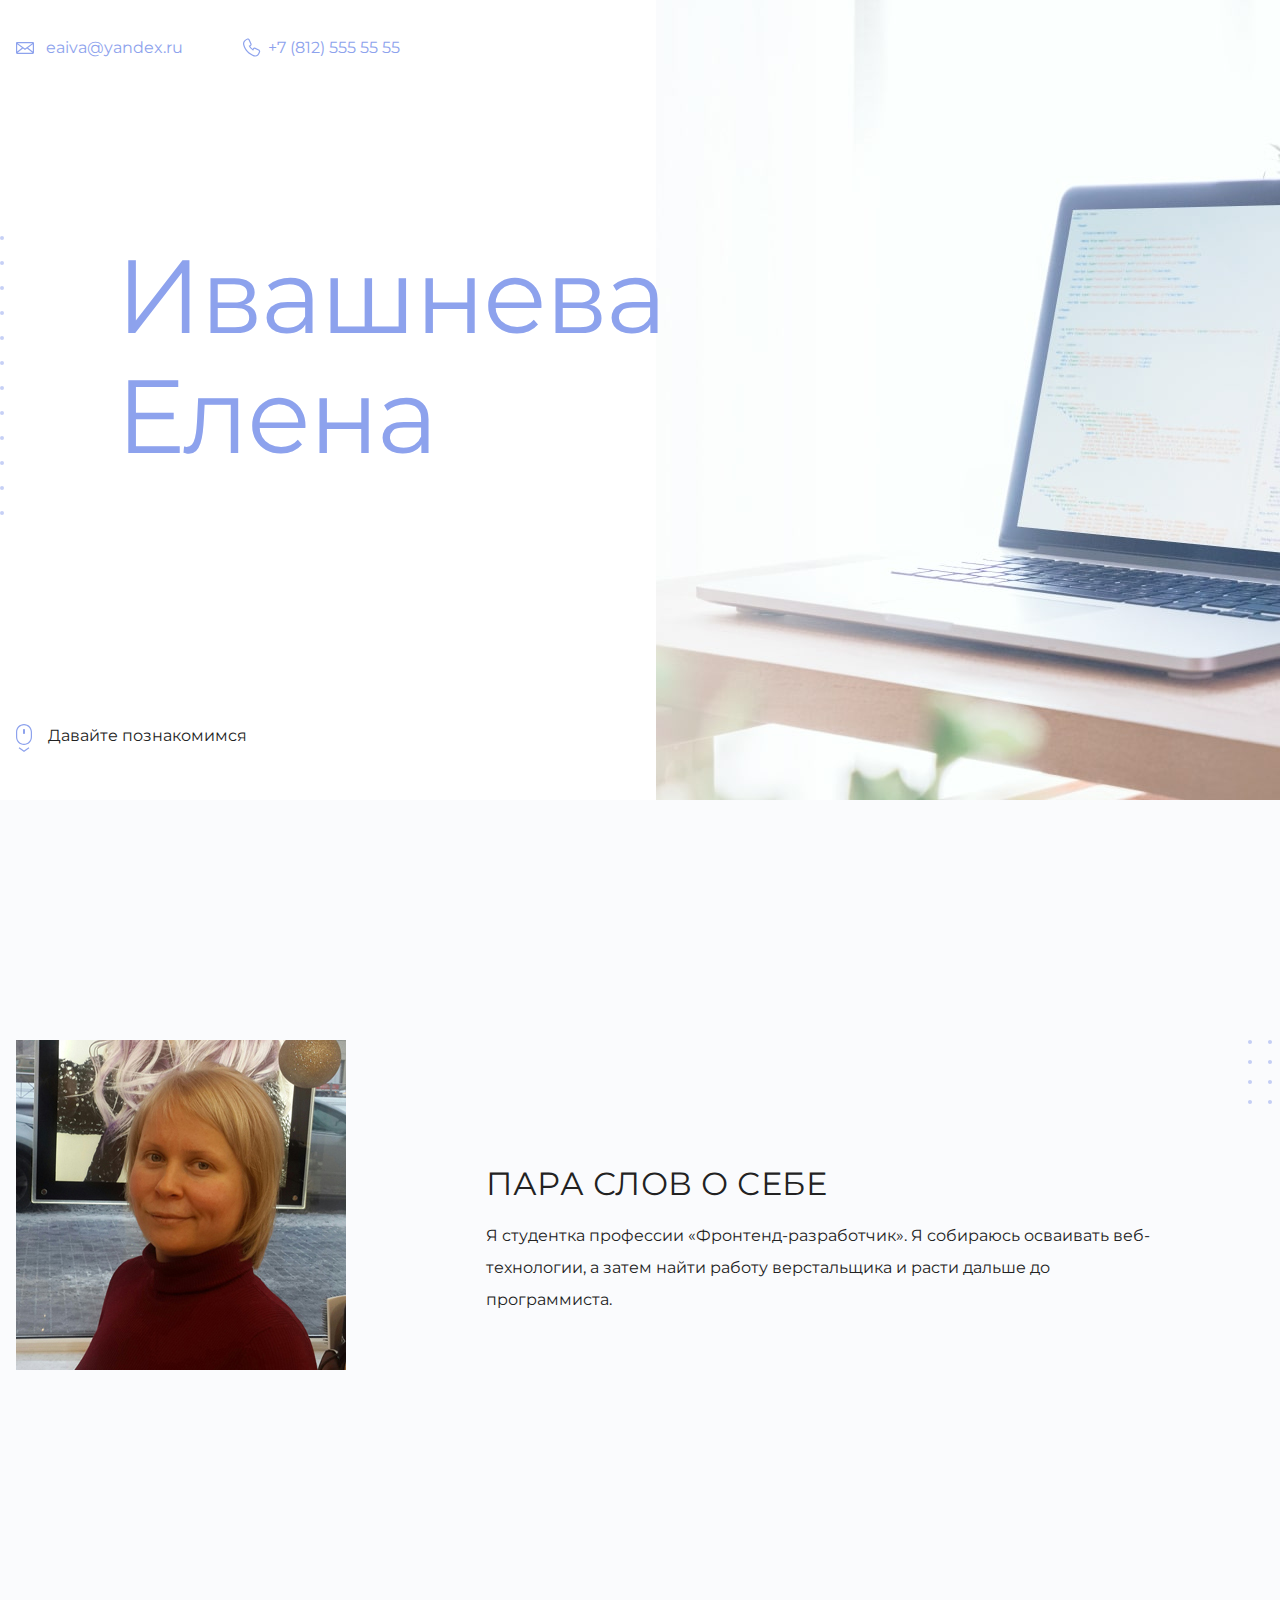
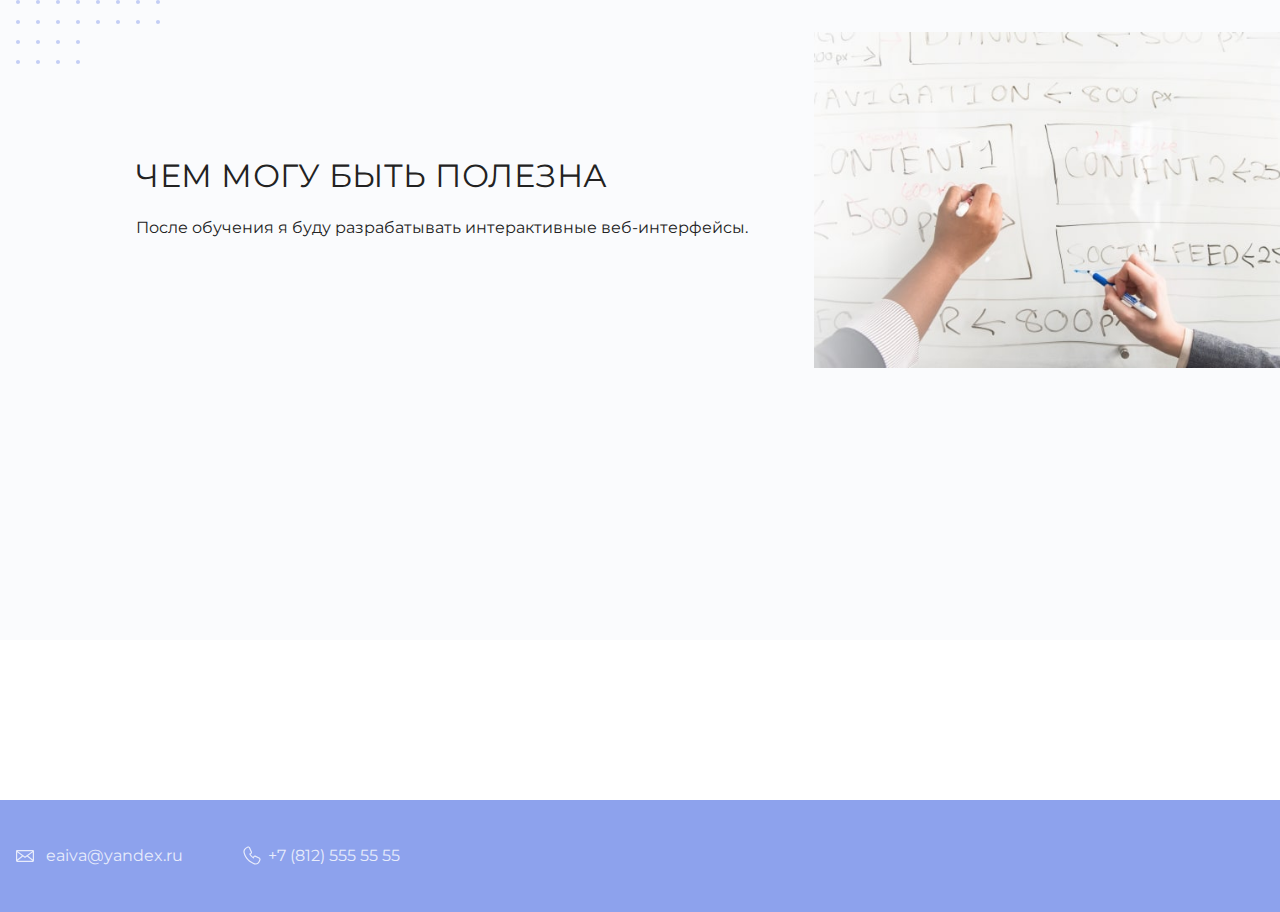
==== index.html @ f0b861c1 "Добавляет файлы сайта правильно" ====
<!DOCTYPE html>
<html lang="ru">
  <head>
    <meta charset="UTF-8">
    <link rel="stylesheet" href="style.css">
    <link href="https://fonts.googleapis.com/css?family=Montserrat:400,500,700|Old+Standard+TT&display=swap&subset=cyrillic" rel="stylesheet">
    <title>Сайт-портфолио</title>
  </head>

  <body>
    <header class="page-header">
      <div class="container">
        <a class="header-email" href="mailto:eaiva@yandex.ru">eaiva@yandex.ru</a>
        <a class="header-phone" href="tel:+78125555555">+7 (812) 555 55 55</a>
      </div>
    </header>

    <main>
      <section class="hero-image">
        <div class="container">
          <h1 class="heading">Ивашнева<br>Елена</h1>
          <p><!-- Тут ваш id на сайте Академии --></p>
        </div>
      </section>

      <section class="intro">
        <div class="container">
          <h2 class="subheading">Давайте познакомимся</h2>
          <figure class="user-image">
            <img src="files/user.jpg" width="330" height="330" alt="Ивашнева Елена">
          </figure>
          <div>
            <h3>Пара слов о себе</h3>
            <p>Я студентка профессии «Фронтенд-разработчик». Я собираюсь осваивать веб-технологии, а затем найти работу верстальщика и расти дальше до программиста.</p>
          </div>
          <div>
            <h3>Чем могу быть полезна</h3>
            <p>После обучения я буду разрабатывать интерактивные веб-интерфейсы.</p>
          </div>
      </section>
    </main>

    <footer class="page-footer">
      <div class="container">
        <a class="footer-email" href="mailto:eaiva@yandex.ru">eaiva@yandex.ru</a>
        <a class="footer-phone" href="tel:+78125555555">+7 (812) 555 55 55</a>
      </div>
    </footer>
  </body>
</html>
---- style.css ----
body {
  position: relative;
  margin: 0;
  min-width: 1408px;
  font-family: "Montserrat", "Helvetica", "Arial", sans-serif;
  font-size: 16px;
  line-height: 32px;
  color: #222222;
  background-image: url("img/hero-bg.jpg");
  background-repeat: no-repeat;
  background-position-y: top;
  background-position-x: calc(50vw + 16px);
}

.container {
  max-width: 1408px;
  margin: 0 auto;
  padding: 0 16px;
}

.page-header {
  margin: 0 0 140px;
  padding: 32px 0;
}

.page-header a {
  margin-right: 56px;
  padding-bottom: 10px;
  padding-top: 10px;
  color: #8da2ed;
  text-decoration: none;
  background-repeat: no-repeat;
  background-position: left;
}

.page-header a:focus,
.page-header a:hover {
  border-bottom: 1px solid #8da2ed;
  filter: hue-rotate(50deg);
}

.page-header a:active {
  filter: hue-rotate(0);
  opacity: 0.6;
}

.header-email {
  padding-left: 30px;
  background-image: url("img/icon-email-header.svg");
}

.header-phone {
  padding-left: 25px;
  background-image: url("img/icon-phone-header.svg");
}

.hero-image {
  position: relative;
  height: 564px;
}

.hero-image .container {
  padding-left: 0;
  padding-right: 0;
  background-image: url("img/dotted-border-v.svg");
  background-repeat: repeat-y;
  background-position: top left;
}

.heading {
  margin: 0 0 40px;
  padding-left: 116px;
  width: 928px;
  font-size: 104px;
  line-height: 120px;
  letter-spacing: -2px;
  font-weight: 400;
  color: #8da2ed;
}

.hero-image p {
  margin: 0;
  padding-left: 128px;
  padding-bottom: 16px;
  font-size: 32px;
  line-height: 48px;
}

.intro {
  margin: 0 0 160px;
  padding-top: 240px;
  padding-bottom: 80px;
  background-color: #fafbfd;
}

.subheading {
  margin: 0 0 56px;
  font-size: 72px;
  line-height: 104px;
  font-weight: 400;
  color: #8da2ed;
}

.intro .container {
  position: relative;
}

.intro .subheading {
  position: absolute;
  top: -320px;
  left: 48px;
  font-size: 16px;
  line-height: 32px;
  color: #222222;
}

.intro .subheading::before {
  position: absolute;
  content: "";
  top: 4px;
  left: -32px;
  width: 16px;
  height: 28px;
  background-image: url("img/icon-scroll.svg");
  background-repeat: no-repeat;
}

.user-image {
  margin: 0 0 32px;
  position: absolute;
  top: 0;
  left: 0;
}

.user-image img {
  width: 330px;
  height: 330px;
  margin-left: 16px;
  object-fit: cover;
}

.intro .container div {
  position: relative;
  display: flex;
  flex-direction: column;
  justify-content: center;
  margin: 0 120px 160px;
  min-height: 400px;
}

.intro .user-image + div {
  margin-left: 470px;
}

.intro .container > div::before,
.intro .container > div::after {
  position: absolute;
  content: "";
  background-repeat: no-repeat;
}

.intro .container div:nth-of-type(1)::before {
  top: 0;
  right: -120px;
  width: 144px;
  height: 64px;
  background-image: url("img/decor-dots1.svg");
}

.intro .container div:nth-of-type(2)::before {
  top: 0;
  left: -120px;
  width: 144px;
  height: 64px;
  background-image: url("img/decor-dots2.svg");
}

.intro h3 {
  margin: 0 0 16px;
  width: 688px;
  font-size: 32px;
  line-height: 40px;
  font-weight: 400;
  letter-spacing: 0.5px;
  text-transform: uppercase;
}

.intro p {
  margin: 0;
  width: 688px;
}

.intro .container div:nth-of-type(2) {
  margin-right: 0;
  background-image: url("img/abilities.jpg");
  background-size: 578px;
  background-position: right;
  background-repeat: no-repeat;
}

.intro .container .skills {
  min-height: unset;
}

.skills::before {
  top: 0;
  right: -120px;
  width: 64px;
  height: 64px;
  background-image: url("img/decor-dots3.svg");
}

.skills::after {
  bottom: -56px;
  left: -120px;
  width: 64px;
  height: 24px;
  background-image: url("img/decor-dots4.svg");
}

.skills h3 {
  margin-bottom: 56px;
}

.skills-list {
  position: relative;
  display: flex;
  margin: 0;
  padding: 0;
}

.skills-list dt {
  flex-shrink: 0;
  padding-left: 82px;
  width: 480px;
  height: 72px;
  font-size: 24px;
  letter-spacing: 1px;
  background-repeat: no-repeat;
  background-position: left;
}

.skill-html {
  background-image: url("img/icon-html.svg");
}

.skill-css {
  margin-left: 48px;
  background-image: url("img/icon-css.svg");
}

.level {
  position: absolute;
  top: 32px;
  margin: 4px 0 16px;
  padding: 0;
  height: 32px;
  width: 478px;
  font-size: 0;
  background-color: #ffffff;
  border: 1px solid #dee5fb;
}

.skill-html + .level {
  left: 82px;
}

.skill-css + .level {
  left: 690px;
}

.skills .level div {
  margin: 4px;
  height: 24px;
  min-height: unset;
  background-color: #8da2ed;
  background-image: url("img/progress-pattern.svg");
}

.button {
  position: relative;
  margin: auto 72px -10px;
  padding: 10px 0 10px 28px;
  display: block;
  font-size: 20px;
  letter-spacing: 0.5px;
  text-decoration: none;
  text-transform: uppercase;
  color: #8da2ed;
  border: 1px solid #8da2ed;
}

.button::before {
  position: absolute;
  content: "";
  width: 20px;
  height: 20px;
  top: 14px;
  left: 29px;
  background-image: url("img/icon-open-page.svg");
}

.button:focus,
.button:hover {
  margin-bottom: -10px;
  color: #ffffff;
  border-color: #c98ded;
  background-color: #c98ded;
  transition: border-color 150ms, background-color 150ms;
}

.button:active {
  opacity: 0.6;
}

.button:focus::before,
.button:hover::before,
.button:active::before {
  filter: brightness(100);
}

.page-footer {
  padding: 40px 0;
  background-color: #8da2ed;
}

.page-footer a {
  margin-right: 56px;
  padding-bottom: 10px;
  padding-top: 10px;
  color: #ffffff;
  text-decoration: none;
  background-repeat: no-repeat;
  background-position: left;
  opacity: 0.8;
}

.page-footer a:focus,
.page-footer a:hover {
  opacity: 1;
  border-bottom: 1px solid #ffffff;
}

.page-footer a:active {
  opacity: 0.6;
}

.footer-email {
  padding-left: 30px;
  background-image: url("img/icon-email-footer.svg");
}

.footer-phone {
  padding-left: 25px;
  background-image: url("img/icon-phone-footer.svg");
}
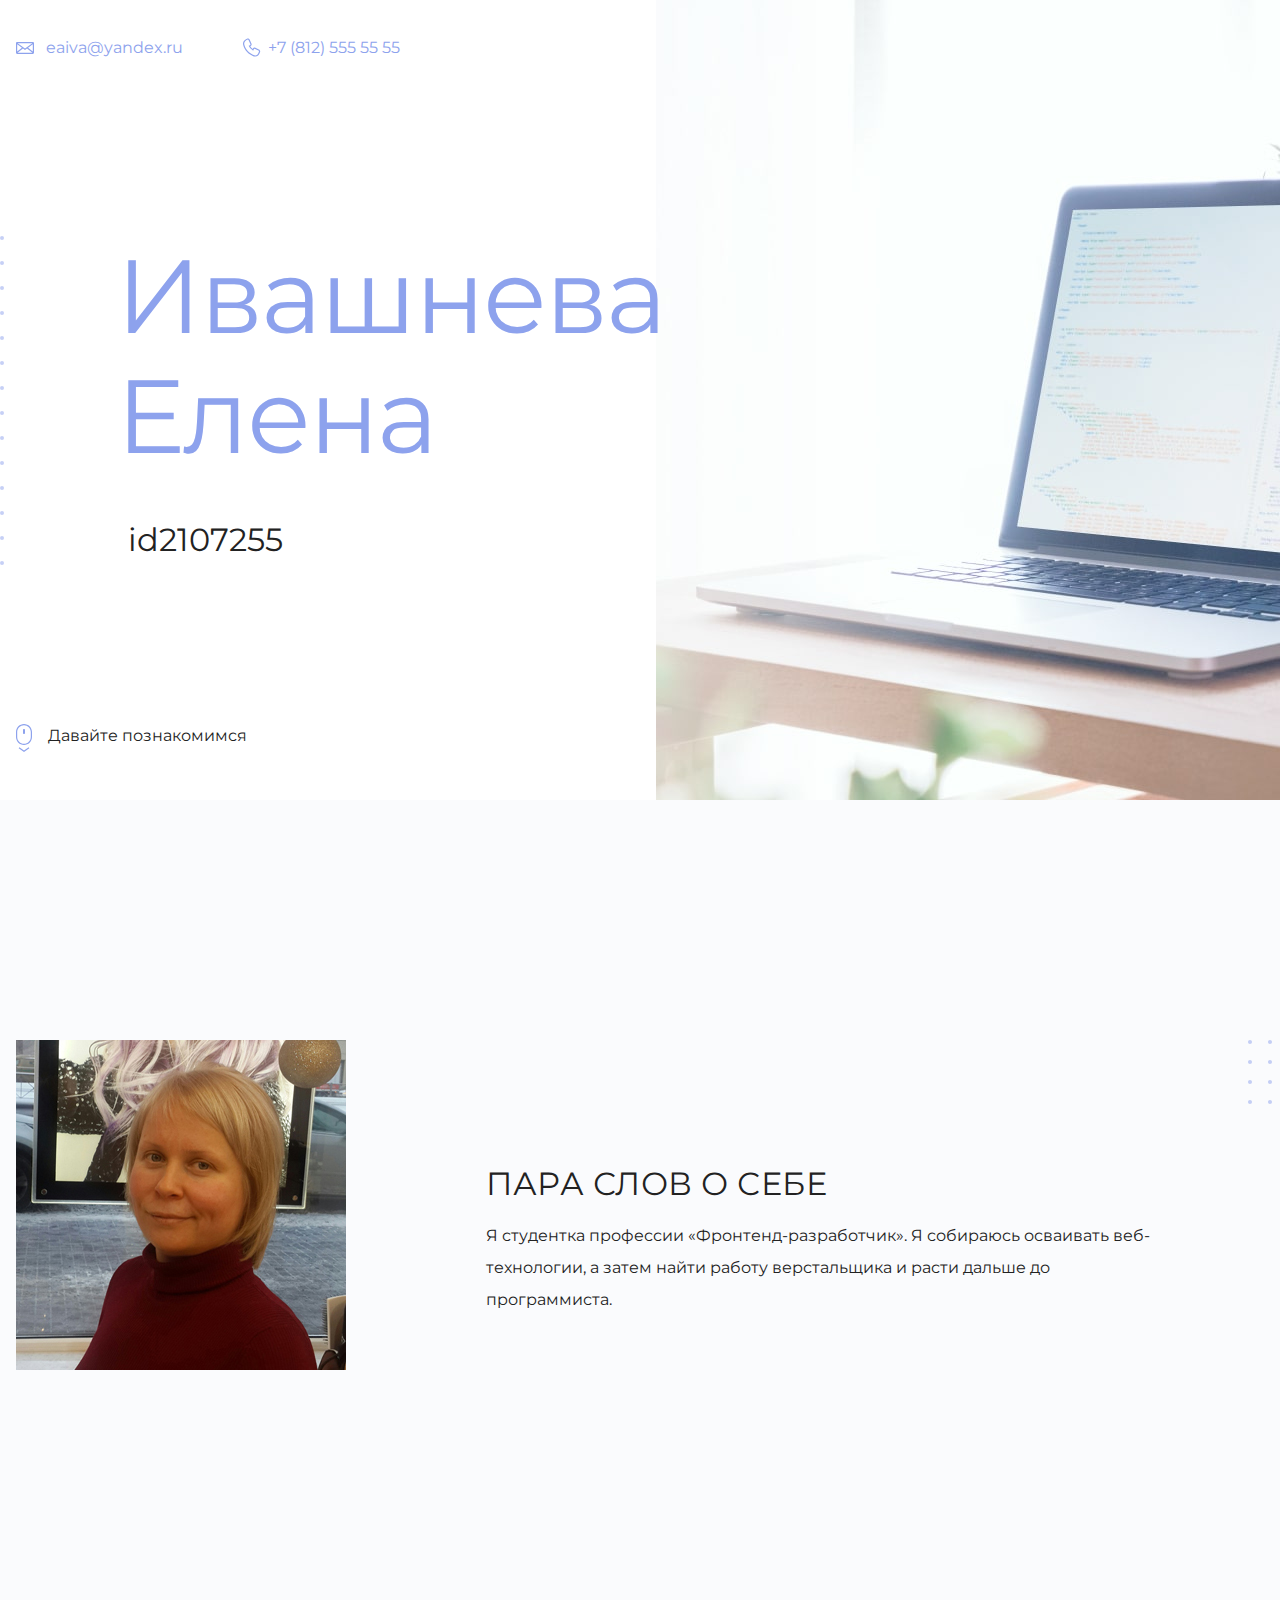
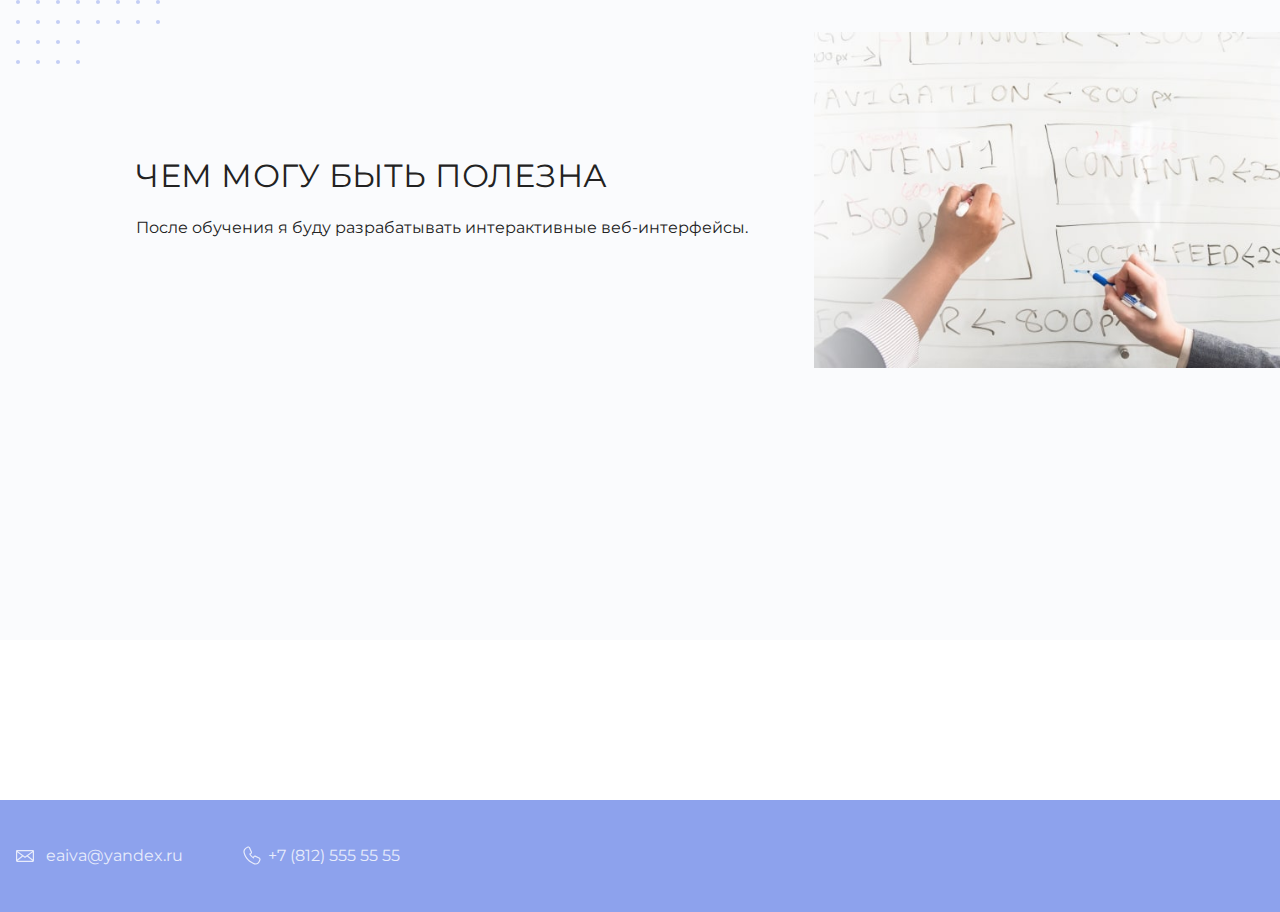
==== commit 74e034b7: "Добавляет на страницу мой id на сайте Академии" ====
--- a/index.html
+++ b/index.html
@@ -19,7 +19,7 @@
       <section class="hero-image">
         <div class="container">
           <h1 class="heading">Ивашнева<br>Елена</h1>
-          <p><!-- Тут ваш id на сайте Академии --></p>
+          <p>id2107255</p>
         </div>
       </section>
 
@@ -47,4 +47,4 @@
       </div>
     </footer>
   </body>
-</html>+</html>
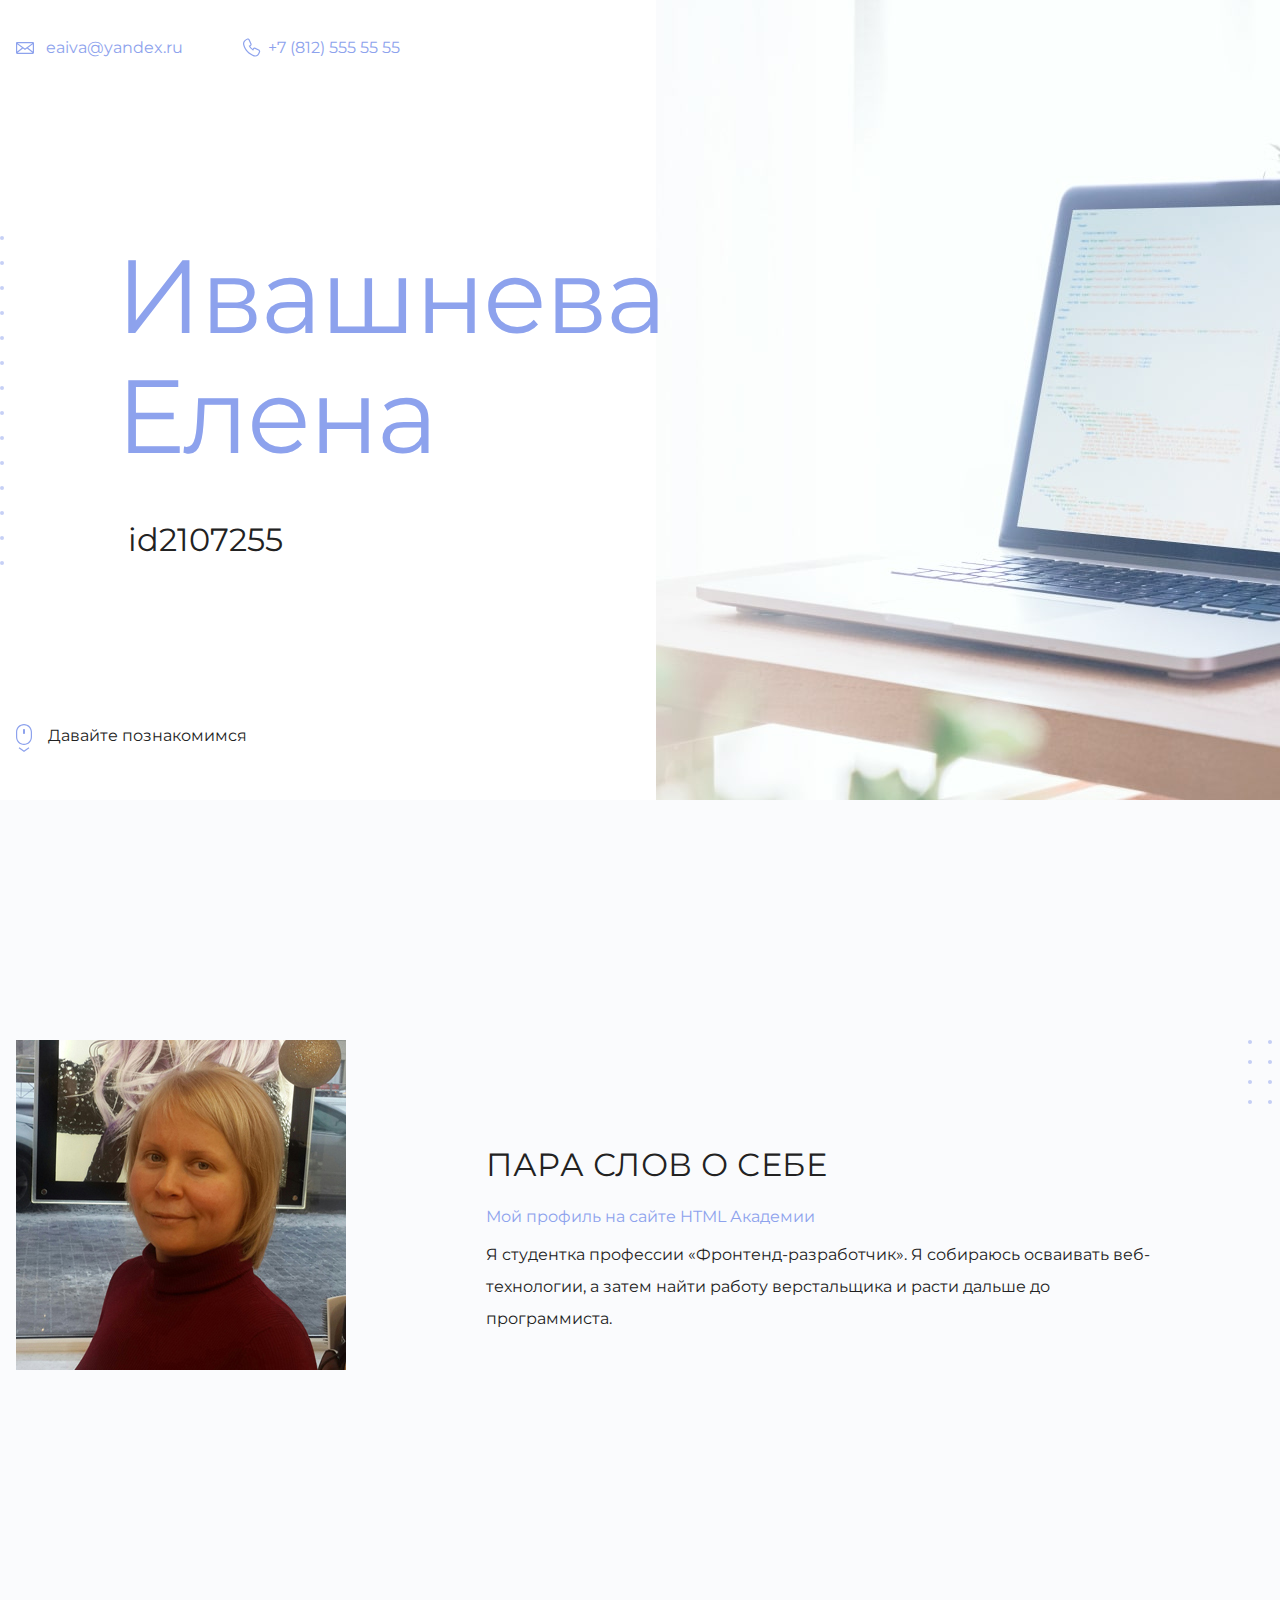
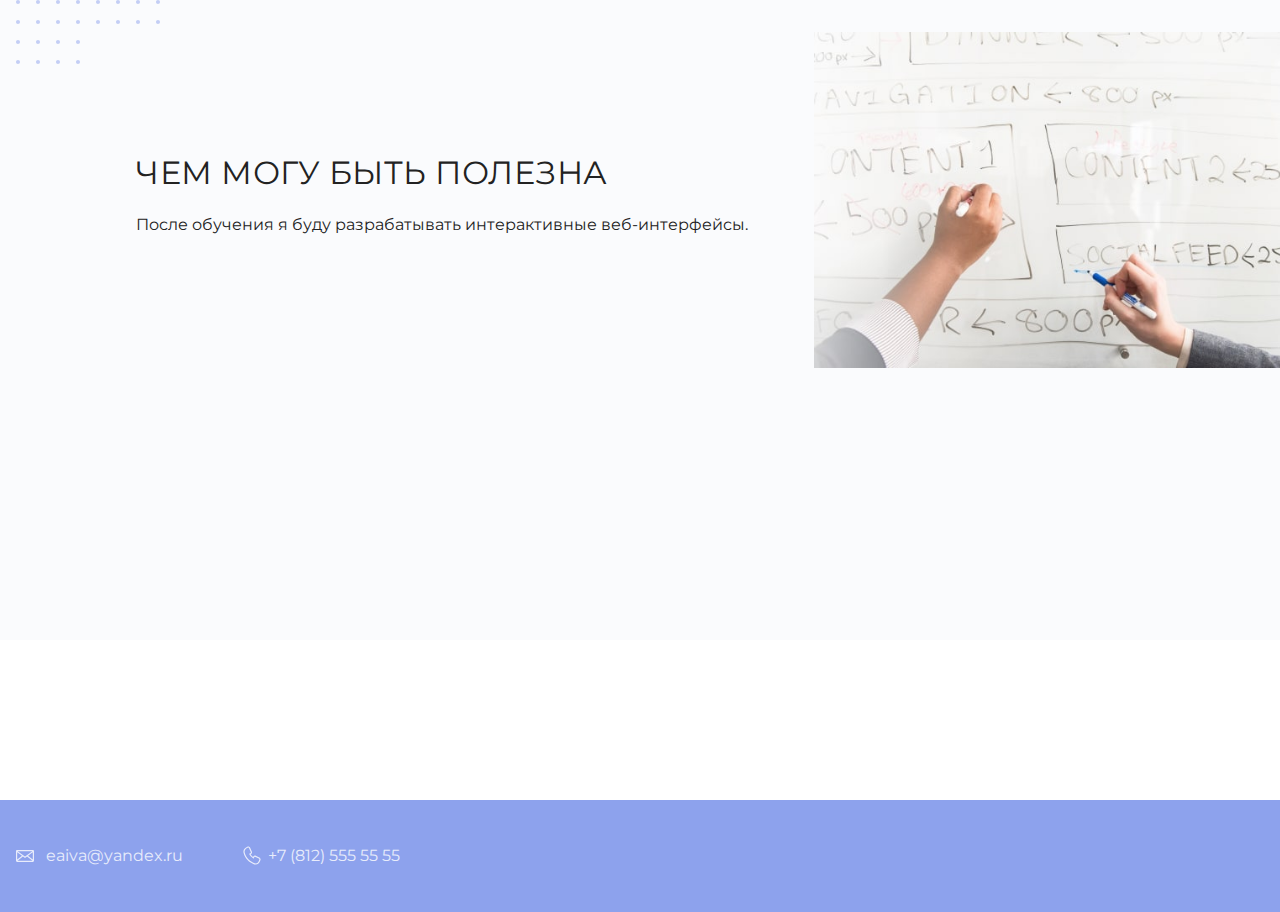
==== commit 97d1de16: "Добавляет ссылку на мой профиль на сайте Академии" ====
--- a/index.html
+++ b/index.html
@@ -31,6 +31,9 @@
           </figure>
           <div>
             <h3>Пара слов о себе</h3>
+            <p>
+              <a class="main-link" href="https://htmlacademy.ru/profile/id2107255" target="_blank">Мой профиль на сайте HTML Академии</a>
+            </p>
             <p>Я студентка профессии «Фронтенд-разработчик». Я собираюсь осваивать веб-технологии, а затем найти работу верстальщика и расти дальше до программиста.</p>
           </div>
           <div>
@@ -47,4 +50,4 @@
       </div>
     </footer>
   </body>
-</html>
+</html>--- a/style.css
+++ b/style.css
@@ -52,6 +52,21 @@
 .header-phone {
   padding-left: 25px;
   background-image: url("img/icon-phone-header.svg");
+}
+
+.main-link {
+  color: #8da2ed;
+  text-decoration: none;
+}
+
+.main-link:hover {
+  border-bottom: 1px solid #8da2ed;
+  filter: hue-rotate(50deg);
+}
+
+.main-link:active {
+  filter: hue-rotate(0);
+  opacity: 0.6;
 }
 
 .hero-image {
@@ -190,6 +205,10 @@
   width: 688px;
 }
 
+.intro p:first-of-type {
+  margin-bottom: 6px;
+}
+
 .intro .container div:nth-of-type(2) {
   margin-right: 0;
   background-image: url("img/abilities.jpg");
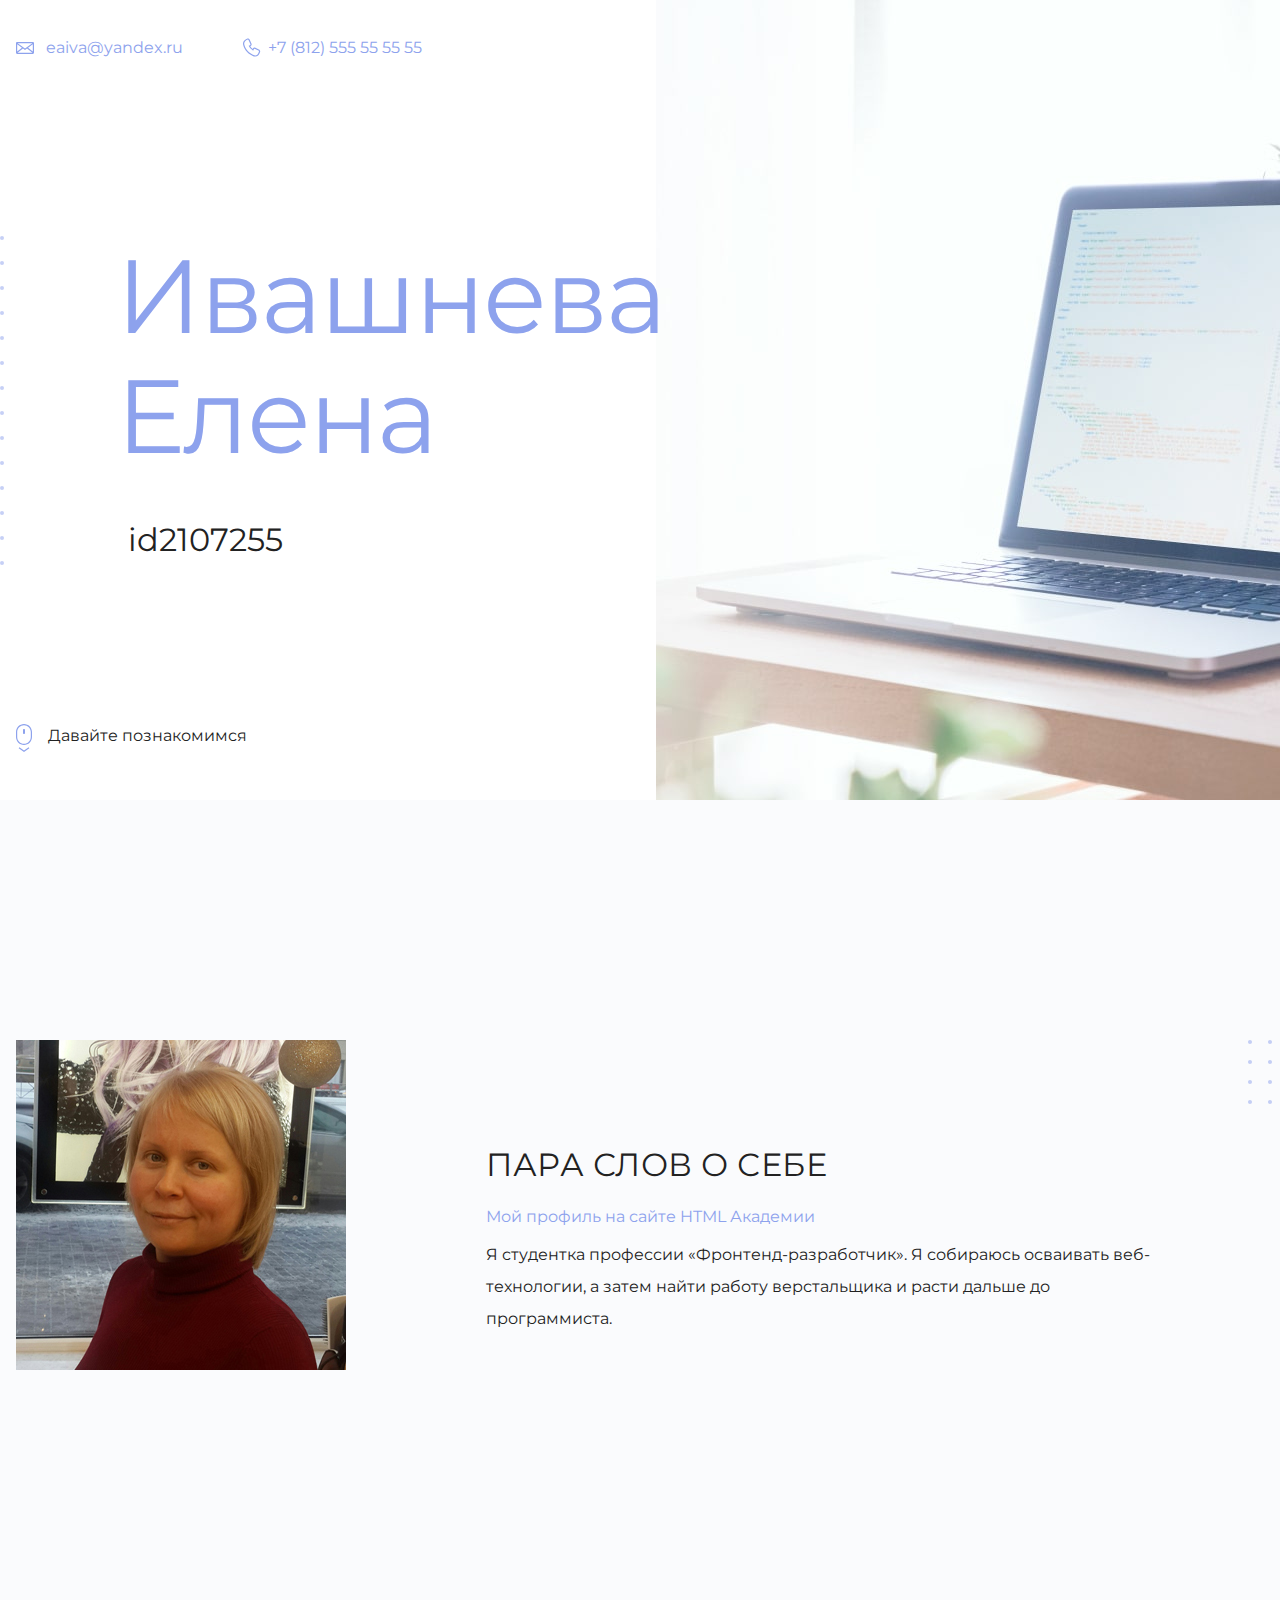
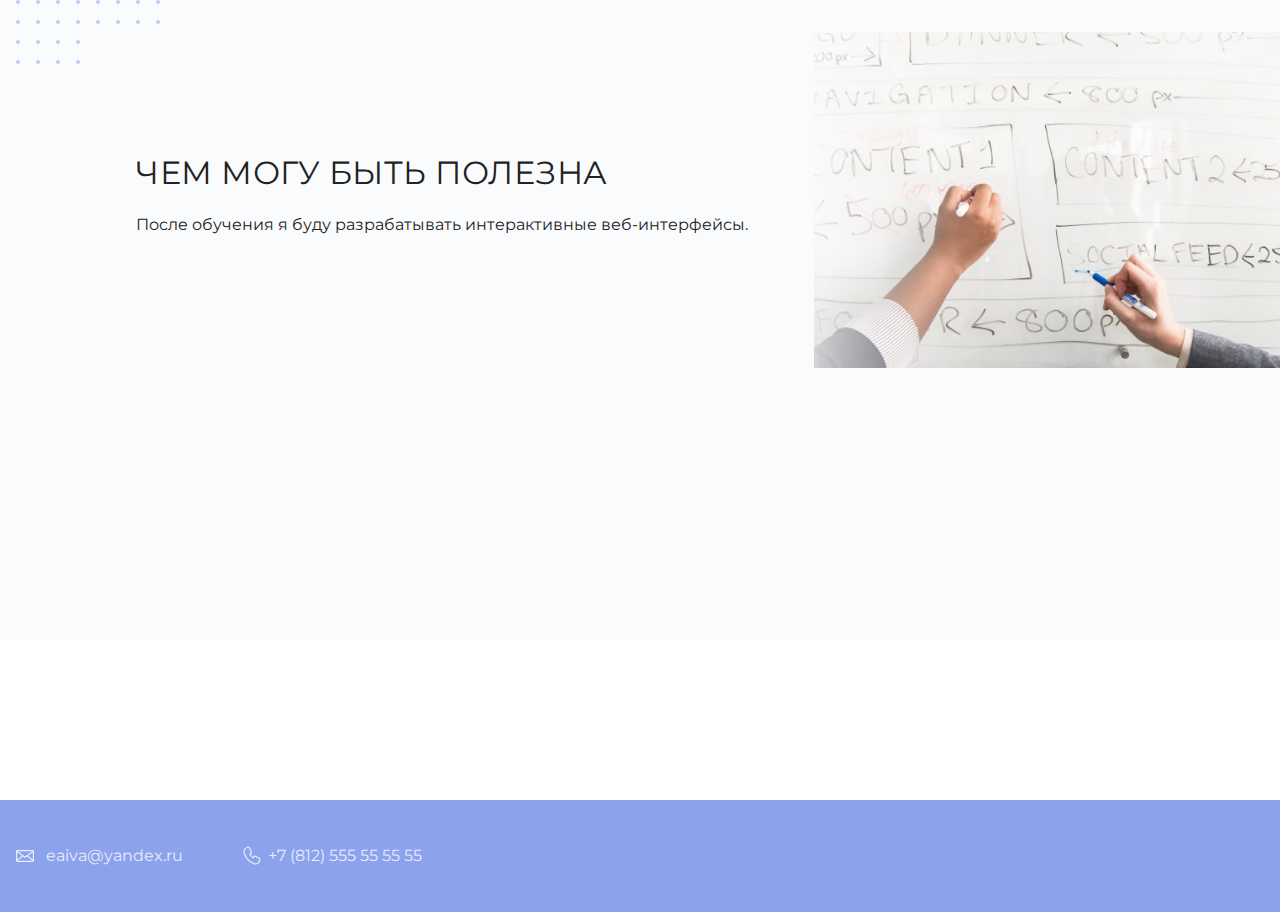
==== commit ba0bf5d5: "Изменяет телефон на несуществующий" ====
--- a/index.html
+++ b/index.html
@@ -11,7 +11,7 @@
     <header class="page-header">
       <div class="container">
         <a class="header-email" href="mailto:eaiva@yandex.ru">eaiva@yandex.ru</a>
-        <a class="header-phone" href="tel:+78125555555">+7 (812) 555 55 55</a>
+        <a class="header-phone" href="tel:+7812555555555">+7 (812) 555 55 55 55</a>
       </div>
     </header>
 
@@ -46,8 +46,8 @@
     <footer class="page-footer">
       <div class="container">
         <a class="footer-email" href="mailto:eaiva@yandex.ru">eaiva@yandex.ru</a>
-        <a class="footer-phone" href="tel:+78125555555">+7 (812) 555 55 55</a>
+        <a class="footer-phone" href="tel:+7812555555555">+7 (812) 555 55 55 55</a>
       </div>
     </footer>
   </body>
-</html>+</html>
